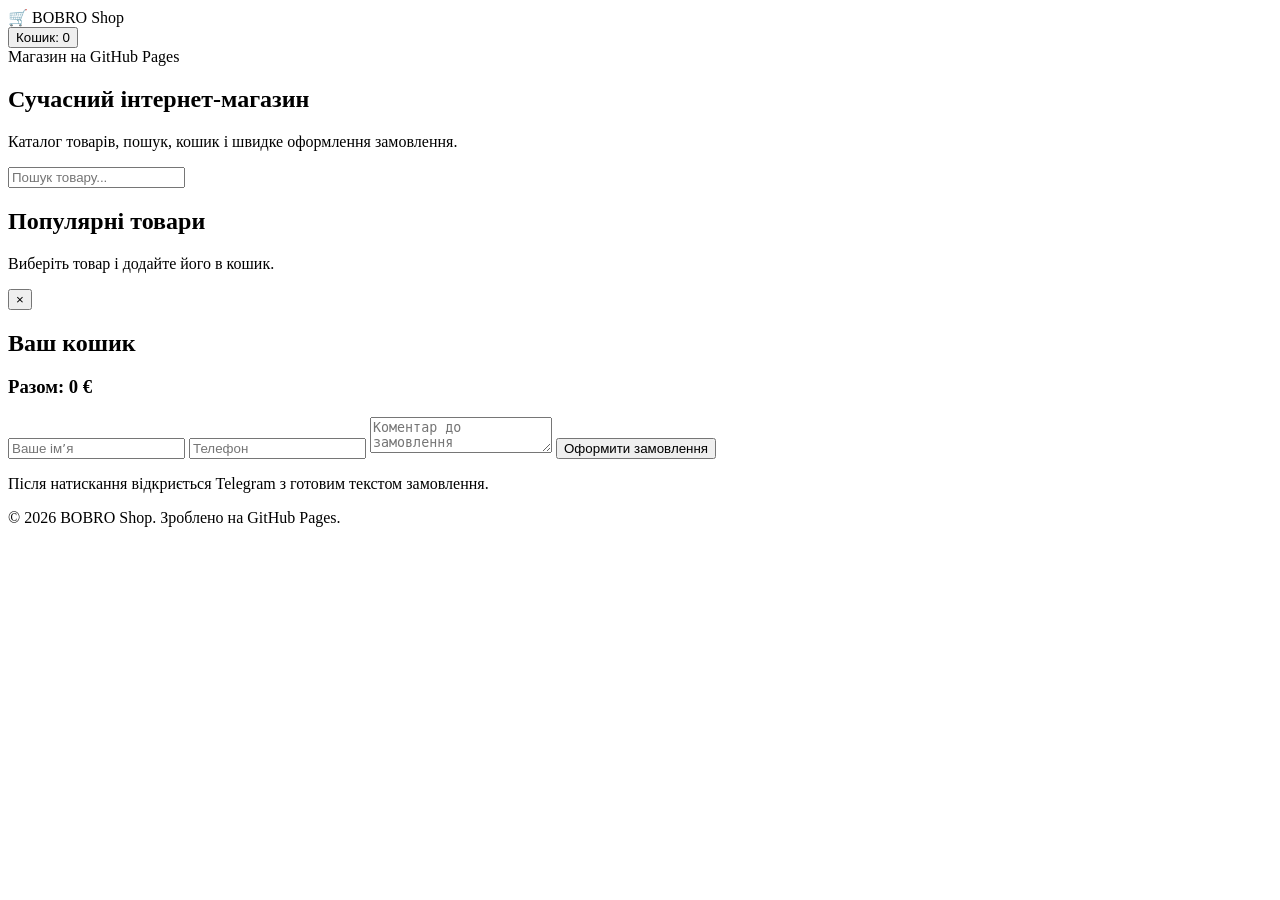
==== index.html @ f945e9cb "Add shop homepage" ====
<!DOCTYPE html>
<html lang="uk">
<head>
  <meta charset="UTF-8" />
  <meta name="viewport" content="width=device-width, initial-scale=1.0" />
  <title>BOBRO Shop</title>
  <meta name="description" content="Інтернет-магазин BOBRO Shop" />
  <link rel="stylesheet" href="style.css" />
</head>
<body>
  <header class="header">
    <div class="logo">🛒 BOBRO Shop</div>
    <button class="cart-btn" onclick="toggleCart()">Кошик: <span id="cartCount">0</span></button>
  </header>

  <section class="hero">
    <div class="hero-content">
      <span class="badge">Магазин на GitHub Pages</span>
      <h1>Сучасний інтернет-магазин</h1>
      <p>Каталог товарів, пошук, кошик і швидке оформлення замовлення.</p>
      <input type="text" id="searchInput" placeholder="Пошук товару..." oninput="renderProducts()" />
    </div>
  </section>

  <main>
    <section class="section-title">
      <h2>Популярні товари</h2>
      <p>Виберіть товар і додайте його в кошик.</p>
    </section>
    <div id="products" class="products"></div>
  </main>

  <div id="cartPanel" class="cart-panel">
    <div class="cart-box">
      <button class="close" onclick="toggleCart()">×</button>
      <h2>Ваш кошик</h2>
      <div id="cartItems"></div>
      <h3>Разом: <span id="totalPrice">0</span> €</h3>

      <input id="clientName" placeholder="Ваше імʼя" />
      <input id="clientPhone" placeholder="Телефон" />
      <textarea id="clientComment" placeholder="Коментар до замовлення"></textarea>

      <button class="order-btn" onclick="sendOrder()">Оформити замовлення</button>
      <p class="small-note">Після натискання відкриється Telegram з готовим текстом замовлення.</p>
    </div>
  </div>

  <footer>
    <p>© 2026 BOBRO Shop. Зроблено на GitHub Pages.</p>
  </footer>

  <script src="script.js"></script>
</body>
</html>
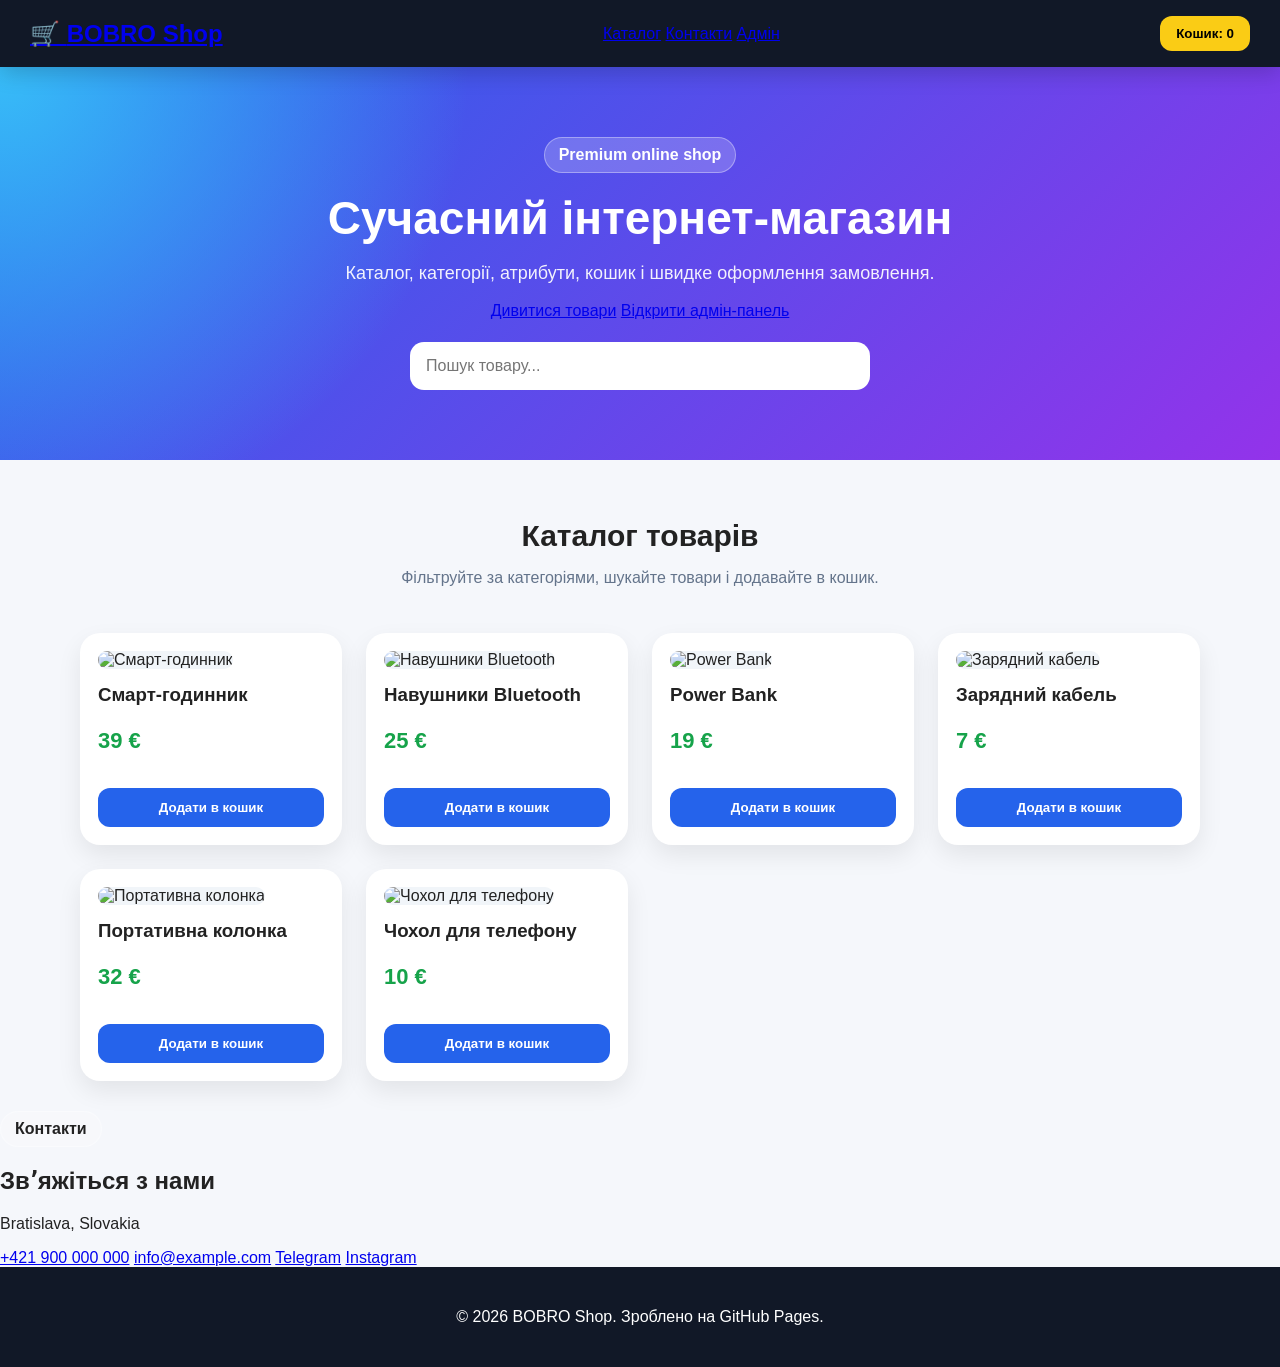
==== commit f655366b: "Upgrade storefront with catalog and contacts" ====
--- a/index.html
+++ b/index.html
@@ -4,31 +4,56 @@
   <meta charset="UTF-8" />
   <meta name="viewport" content="width=device-width, initial-scale=1.0" />
   <title>BOBRO Shop</title>
-  <meta name="description" content="Інтернет-магазин BOBRO Shop" />
+  <meta name="description" content="Сучасний інтернет-магазин BOBRO Shop" />
   <link rel="stylesheet" href="style.css" />
 </head>
 <body>
   <header class="header">
-    <div class="logo">🛒 BOBRO Shop</div>
+    <a class="logo" href="#top">🛒 <span id="shopName">BOBRO Shop</span></a>
+    <nav class="nav">
+      <a href="#catalog">Каталог</a>
+      <a href="#contacts">Контакти</a>
+      <a href="admin.html">Адмін</a>
+    </nav>
     <button class="cart-btn" onclick="toggleCart()">Кошик: <span id="cartCount">0</span></button>
   </header>
 
-  <section class="hero">
+  <section class="hero" id="top">
     <div class="hero-content">
-      <span class="badge">Магазин на GitHub Pages</span>
-      <h1>Сучасний інтернет-магазин</h1>
-      <p>Каталог товарів, пошук, кошик і швидке оформлення замовлення.</p>
+      <span class="badge">Premium online shop</span>
+      <h1 id="heroTitle">Сучасний інтернет-магазин</h1>
+      <p id="heroText">Каталог, категорії, атрибути, кошик і швидке оформлення замовлення.</p>
+      <div class="hero-actions">
+        <a class="primary-link" href="#catalog">Дивитися товари</a>
+        <a class="secondary-link" href="admin.html">Відкрити адмін-панель</a>
+      </div>
       <input type="text" id="searchInput" placeholder="Пошук товару..." oninput="renderProducts()" />
     </div>
   </section>
 
-  <main>
+  <main id="catalog">
     <section class="section-title">
-      <h2>Популярні товари</h2>
-      <p>Виберіть товар і додайте його в кошик.</p>
+      <h2>Каталог товарів</h2>
+      <p>Фільтруйте за категоріями, шукайте товари і додавайте в кошик.</p>
     </section>
+
+    <div id="categoryFilters" class="filters"></div>
     <div id="products" class="products"></div>
   </main>
+
+  <section class="contacts" id="contacts">
+    <div>
+      <span class="badge dark">Контакти</span>
+      <h2>Звʼяжіться з нами</h2>
+      <p id="contactAddress">Bratislava, Slovakia</p>
+    </div>
+    <div class="contact-grid">
+      <a id="contactPhone" href="tel:+421900000000">+421 900 000 000</a>
+      <a id="contactEmail" href="mailto:info@example.com">info@example.com</a>
+      <a id="contactTelegram" href="https://t.me/telegram" target="_blank">Telegram</a>
+      <a id="contactInstagram" href="#" target="_blank">Instagram</a>
+    </div>
+  </section>
 
   <div id="cartPanel" class="cart-panel">
     <div class="cart-box">
@@ -47,7 +72,7 @@
   </div>
 
   <footer>
-    <p>© 2026 BOBRO Shop. Зроблено на GitHub Pages.</p>
+    <p>© 2026 <span id="footerShopName">BOBRO Shop</span>. Зроблено на GitHub Pages.</p>
   </footer>
 
   <script src="script.js"></script>
--- a/style.css
+++ b/style.css
@@ -0,0 +1,257 @@
+* {
+  box-sizing: border-box;
+}
+
+body {
+  margin: 0;
+  font-family: Arial, sans-serif;
+  background: #f5f7fb;
+  color: #222;
+}
+
+.header {
+  display: flex;
+  justify-content: space-between;
+  align-items: center;
+  padding: 16px 30px;
+  background: #111827;
+  color: white;
+  position: sticky;
+  top: 0;
+  z-index: 10;
+  box-shadow: 0 6px 22px rgba(0,0,0,0.18);
+}
+
+.logo {
+  font-size: 24px;
+  font-weight: bold;
+}
+
+.cart-btn {
+  background: #facc15;
+  border: none;
+  padding: 10px 16px;
+  border-radius: 12px;
+  font-weight: bold;
+  cursor: pointer;
+}
+
+.hero {
+  text-align: center;
+  padding: 70px 20px;
+  background: radial-gradient(circle at top left, #38bdf8, transparent 35%), linear-gradient(135deg, #2563eb, #9333ea);
+  color: white;
+}
+
+.hero-content {
+  max-width: 820px;
+  margin: 0 auto;
+}
+
+.badge {
+  display: inline-block;
+  padding: 8px 14px;
+  border-radius: 999px;
+  background: rgba(255,255,255,0.2);
+  border: 1px solid rgba(255,255,255,0.35);
+  font-weight: bold;
+}
+
+.hero h1 {
+  font-size: 46px;
+  margin: 18px 0 10px;
+}
+
+.hero p {
+  font-size: 18px;
+  opacity: 0.92;
+}
+
+.hero input {
+  margin-top: 22px;
+  padding: 15px 16px;
+  width: 90%;
+  max-width: 460px;
+  border-radius: 14px;
+  border: none;
+  font-size: 16px;
+  outline: none;
+}
+
+.section-title {
+  text-align: center;
+  padding: 34px 20px 0;
+}
+
+.section-title h2 {
+  margin-bottom: 6px;
+  font-size: 30px;
+}
+
+.section-title p {
+  color: #64748b;
+}
+
+.products {
+  display: grid;
+  grid-template-columns: repeat(auto-fit, minmax(230px, 1fr));
+  gap: 24px;
+  padding: 30px;
+  max-width: 1180px;
+  margin: 0 auto;
+}
+
+.card {
+  background: white;
+  border-radius: 20px;
+  padding: 18px;
+  box-shadow: 0 10px 25px rgba(0,0,0,0.08);
+  transition: 0.2s;
+}
+
+.card:hover {
+  transform: translateY(-5px);
+}
+
+.card img {
+  width: 100%;
+  height: 180px;
+  object-fit: contain;
+  border-radius: 14px;
+  background: #f1f5f9;
+}
+
+.card h3 {
+  margin: 15px 0 8px;
+}
+
+.price {
+  font-size: 22px;
+  font-weight: bold;
+  color: #16a34a;
+}
+
+.card button {
+  width: 100%;
+  margin-top: 12px;
+  padding: 12px;
+  border: none;
+  background: #2563eb;
+  color: white;
+  border-radius: 12px;
+  cursor: pointer;
+  font-weight: bold;
+}
+
+.cart-panel {
+  display: none;
+  position: fixed;
+  inset: 0;
+  background: rgba(0,0,0,0.55);
+  z-index: 50;
+  justify-content: center;
+  align-items: center;
+  padding: 16px;
+}
+
+.cart-box {
+  background: white;
+  width: 92%;
+  max-width: 500px;
+  max-height: 90vh;
+  overflow-y: auto;
+  border-radius: 22px;
+  padding: 24px;
+  position: relative;
+}
+
+.close {
+  position: absolute;
+  right: 15px;
+  top: 10px;
+  border: none;
+  background: none;
+  font-size: 30px;
+  cursor: pointer;
+}
+
+.cart-item {
+  display: flex;
+  justify-content: space-between;
+  gap: 10px;
+  border-bottom: 1px solid #ddd;
+  padding: 10px 0;
+}
+
+.cart-item button {
+  border: none;
+  background: transparent;
+  cursor: pointer;
+}
+
+.cart-box input,
+.cart-box textarea {
+  width: 100%;
+  margin-top: 10px;
+  padding: 13px;
+  border: 1px solid #ccc;
+  border-radius: 12px;
+  font-family: inherit;
+}
+
+.cart-box textarea {
+  min-height: 90px;
+  resize: vertical;
+}
+
+.order-btn {
+  width: 100%;
+  margin-top: 15px;
+  padding: 14px;
+  border: none;
+  border-radius: 14px;
+  background: #16a34a;
+  color: white;
+  font-size: 16px;
+  font-weight: bold;
+  cursor: pointer;
+}
+
+.small-note {
+  font-size: 13px;
+  color: #64748b;
+  text-align: center;
+}
+
+footer {
+  text-align: center;
+  padding: 25px;
+  background: #111827;
+  color: white;
+}
+
+@media (max-width: 600px) {
+  .header {
+    padding: 14px;
+  }
+
+  .logo {
+    font-size: 19px;
+  }
+
+  .hero {
+    padding: 46px 16px;
+  }
+
+  .hero h1 {
+    font-size: 31px;
+  }
+
+  .hero p {
+    font-size: 16px;
+  }
+
+  .products {
+    padding: 16px;
+  }
+}
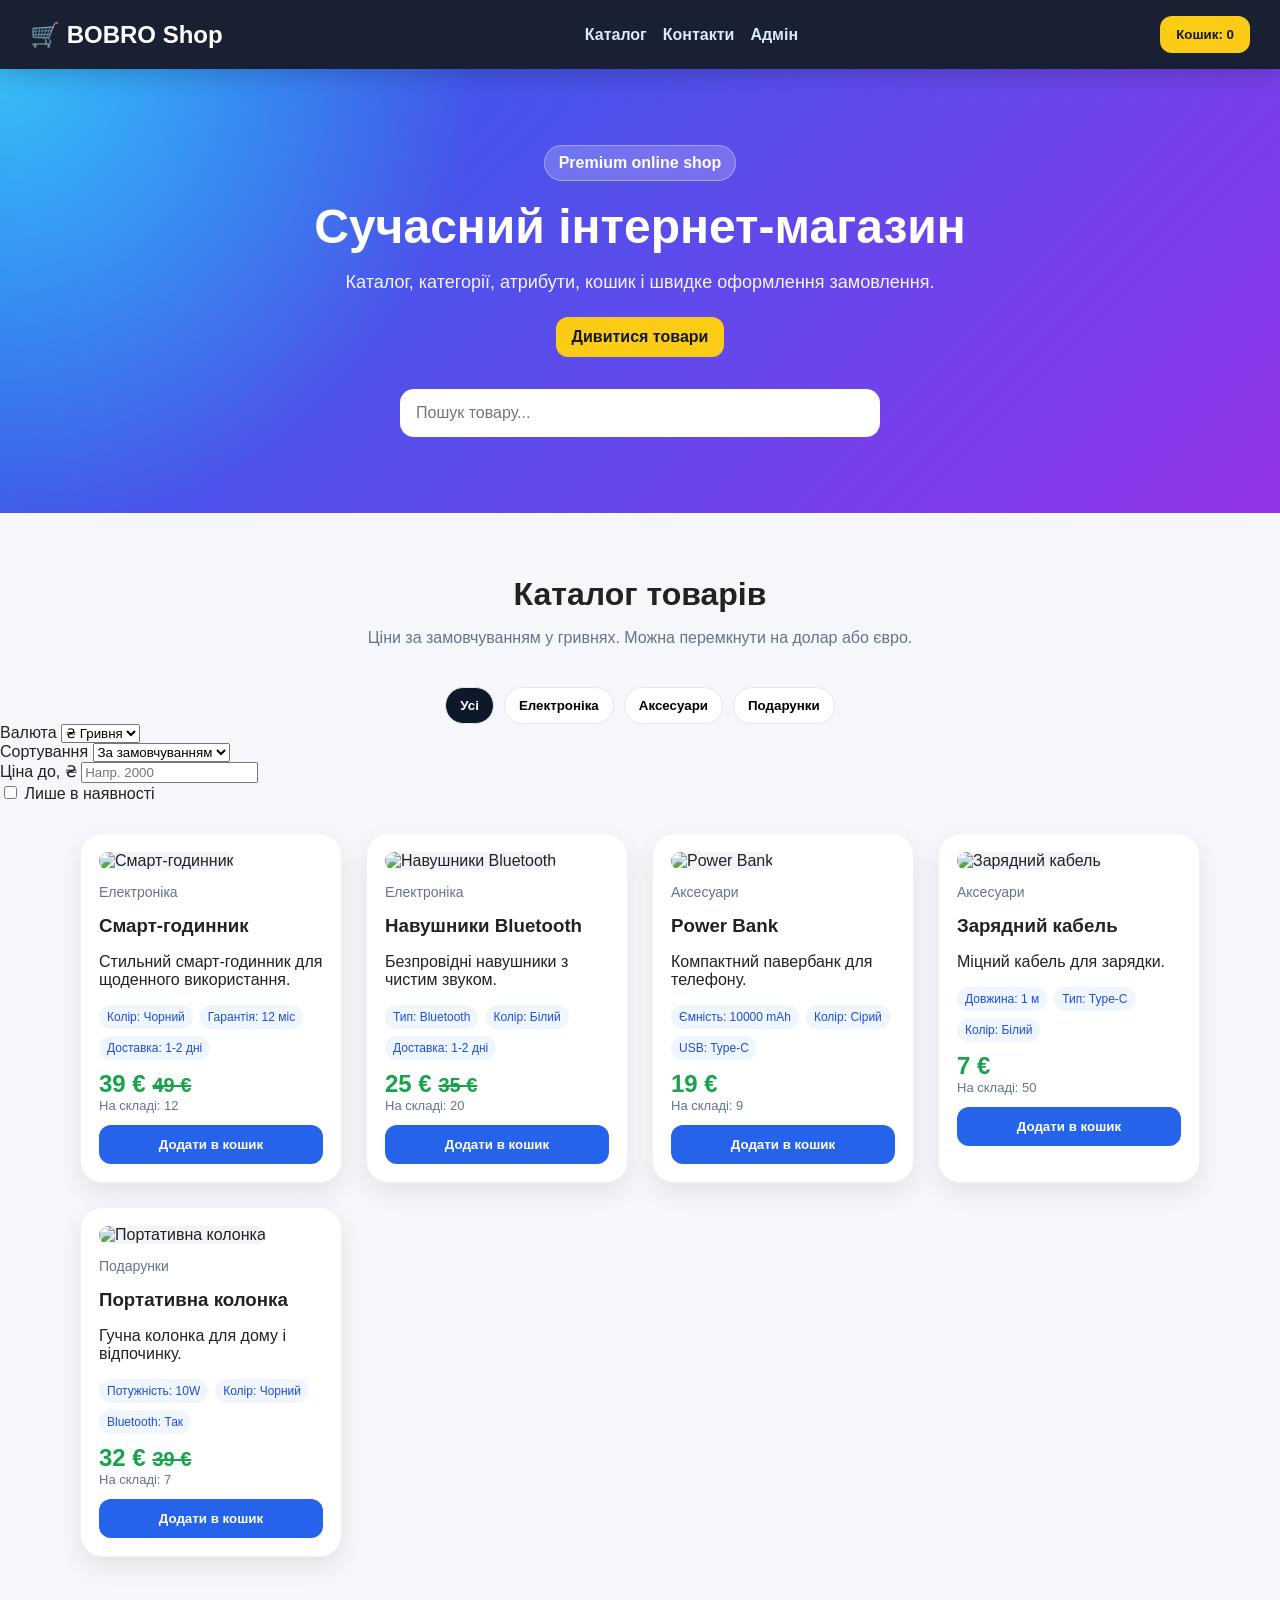
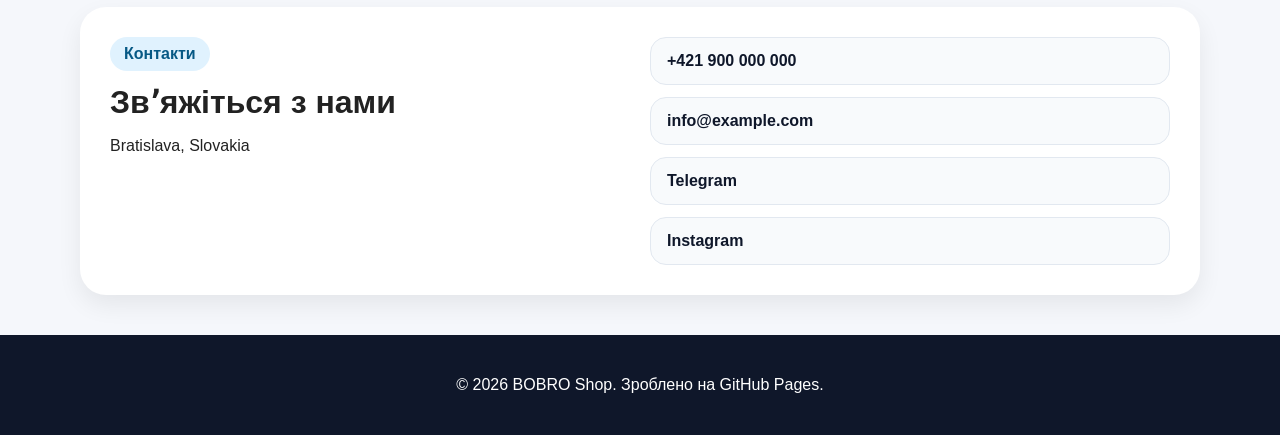
==== commit 049253f1: "Add currency switcher and storefront filters" ====
--- a/index.html
+++ b/index.html
@@ -25,7 +25,6 @@
       <p id="heroText">Каталог, категорії, атрибути, кошик і швидке оформлення замовлення.</p>
       <div class="hero-actions">
         <a class="primary-link" href="#catalog">Дивитися товари</a>
-        <a class="secondary-link" href="admin.html">Відкрити адмін-панель</a>
       </div>
       <input type="text" id="searchInput" placeholder="Пошук товару..." oninput="renderProducts()" />
     </div>
@@ -34,10 +33,35 @@
   <main id="catalog">
     <section class="section-title">
       <h2>Каталог товарів</h2>
-      <p>Фільтруйте за категоріями, шукайте товари і додавайте в кошик.</p>
+      <p>Ціни за замовчуванням у гривнях. Можна перемкнути на долар або євро.</p>
     </section>
 
-    <div id="categoryFilters" class="filters"></div>
+    <div class="shop-toolbar">
+      <div id="categoryFilters" class="filters"></div>
+      <div class="filter-box">
+        <label>Валюта</label>
+        <select id="currencySelect" onchange="setCurrency(this.value)">
+          <option value="UAH">₴ Гривня</option>
+          <option value="USD">$ Долар</option>
+          <option value="EUR">€ Євро</option>
+        </select>
+      </div>
+      <div class="filter-box">
+        <label>Сортування</label>
+        <select id="sortSelect" onchange="renderProducts()">
+          <option value="default">За замовчуванням</option>
+          <option value="cheap">Спочатку дешевші</option>
+          <option value="expensive">Спочатку дорожчі</option>
+          <option value="name">За назвою</option>
+        </select>
+      </div>
+      <div class="filter-box">
+        <label>Ціна до, ₴</label>
+        <input id="maxPriceInput" type="number" placeholder="Напр. 2000" oninput="renderProducts()" />
+      </div>
+      <label class="check-filter"><input id="stockOnlyInput" type="checkbox" onchange="renderProducts()" /> Лише в наявності</label>
+    </div>
+
     <div id="products" class="products"></div>
   </main>
 
@@ -60,7 +84,7 @@
       <button class="close" onclick="toggleCart()">×</button>
       <h2>Ваш кошик</h2>
       <div id="cartItems"></div>
-      <h3>Разом: <span id="totalPrice">0</span> €</h3>
+      <h3>Разом: <span id="totalPrice">0 ₴</span></h3>
 
       <input id="clientName" placeholder="Ваше імʼя" />
       <input id="clientPhone" placeholder="Телефон" />
--- a/style.css
+++ b/style.css
@@ -1,257 +1 @@
-* {
-  box-sizing: border-box;
-}
-
-body {
-  margin: 0;
-  font-family: Arial, sans-serif;
-  background: #f5f7fb;
-  color: #222;
-}
-
-.header {
-  display: flex;
-  justify-content: space-between;
-  align-items: center;
-  padding: 16px 30px;
-  background: #111827;
-  color: white;
-  position: sticky;
-  top: 0;
-  z-index: 10;
-  box-shadow: 0 6px 22px rgba(0,0,0,0.18);
-}
-
-.logo {
-  font-size: 24px;
-  font-weight: bold;
-}
-
-.cart-btn {
-  background: #facc15;
-  border: none;
-  padding: 10px 16px;
-  border-radius: 12px;
-  font-weight: bold;
-  cursor: pointer;
-}
-
-.hero {
-  text-align: center;
-  padding: 70px 20px;
-  background: radial-gradient(circle at top left, #38bdf8, transparent 35%), linear-gradient(135deg, #2563eb, #9333ea);
-  color: white;
-}
-
-.hero-content {
-  max-width: 820px;
-  margin: 0 auto;
-}
-
-.badge {
-  display: inline-block;
-  padding: 8px 14px;
-  border-radius: 999px;
-  background: rgba(255,255,255,0.2);
-  border: 1px solid rgba(255,255,255,0.35);
-  font-weight: bold;
-}
-
-.hero h1 {
-  font-size: 46px;
-  margin: 18px 0 10px;
-}
-
-.hero p {
-  font-size: 18px;
-  opacity: 0.92;
-}
-
-.hero input {
-  margin-top: 22px;
-  padding: 15px 16px;
-  width: 90%;
-  max-width: 460px;
-  border-radius: 14px;
-  border: none;
-  font-size: 16px;
-  outline: none;
-}
-
-.section-title {
-  text-align: center;
-  padding: 34px 20px 0;
-}
-
-.section-title h2 {
-  margin-bottom: 6px;
-  font-size: 30px;
-}
-
-.section-title p {
-  color: #64748b;
-}
-
-.products {
-  display: grid;
-  grid-template-columns: repeat(auto-fit, minmax(230px, 1fr));
-  gap: 24px;
-  padding: 30px;
-  max-width: 1180px;
-  margin: 0 auto;
-}
-
-.card {
-  background: white;
-  border-radius: 20px;
-  padding: 18px;
-  box-shadow: 0 10px 25px rgba(0,0,0,0.08);
-  transition: 0.2s;
-}
-
-.card:hover {
-  transform: translateY(-5px);
-}
-
-.card img {
-  width: 100%;
-  height: 180px;
-  object-fit: contain;
-  border-radius: 14px;
-  background: #f1f5f9;
-}
-
-.card h3 {
-  margin: 15px 0 8px;
-}
-
-.price {
-  font-size: 22px;
-  font-weight: bold;
-  color: #16a34a;
-}
-
-.card button {
-  width: 100%;
-  margin-top: 12px;
-  padding: 12px;
-  border: none;
-  background: #2563eb;
-  color: white;
-  border-radius: 12px;
-  cursor: pointer;
-  font-weight: bold;
-}
-
-.cart-panel {
-  display: none;
-  position: fixed;
-  inset: 0;
-  background: rgba(0,0,0,0.55);
-  z-index: 50;
-  justify-content: center;
-  align-items: center;
-  padding: 16px;
-}
-
-.cart-box {
-  background: white;
-  width: 92%;
-  max-width: 500px;
-  max-height: 90vh;
-  overflow-y: auto;
-  border-radius: 22px;
-  padding: 24px;
-  position: relative;
-}
-
-.close {
-  position: absolute;
-  right: 15px;
-  top: 10px;
-  border: none;
-  background: none;
-  font-size: 30px;
-  cursor: pointer;
-}
-
-.cart-item {
-  display: flex;
-  justify-content: space-between;
-  gap: 10px;
-  border-bottom: 1px solid #ddd;
-  padding: 10px 0;
-}
-
-.cart-item button {
-  border: none;
-  background: transparent;
-  cursor: pointer;
-}
-
-.cart-box input,
-.cart-box textarea {
-  width: 100%;
-  margin-top: 10px;
-  padding: 13px;
-  border: 1px solid #ccc;
-  border-radius: 12px;
-  font-family: inherit;
-}
-
-.cart-box textarea {
-  min-height: 90px;
-  resize: vertical;
-}
-
-.order-btn {
-  width: 100%;
-  margin-top: 15px;
-  padding: 14px;
-  border: none;
-  border-radius: 14px;
-  background: #16a34a;
-  color: white;
-  font-size: 16px;
-  font-weight: bold;
-  cursor: pointer;
-}
-
-.small-note {
-  font-size: 13px;
-  color: #64748b;
-  text-align: center;
-}
-
-footer {
-  text-align: center;
-  padding: 25px;
-  background: #111827;
-  color: white;
-}
-
-@media (max-width: 600px) {
-  .header {
-    padding: 14px;
-  }
-
-  .logo {
-    font-size: 19px;
-  }
-
-  .hero {
-    padding: 46px 16px;
-  }
-
-  .hero h1 {
-    font-size: 31px;
-  }
-
-  .hero p {
-    font-size: 16px;
-  }
-
-  .products {
-    padding: 16px;
-  }
-}
+:root{--bg:#f5f7fb;--dark:#0f172a;--card:#fff;--blue:#2563eb;--green:#16a34a;--yellow:#facc15;--muted:#64748b;--line:#e2e8f0}*{box-sizing:border-box}body{margin:0;font-family:Arial,sans-serif;background:var(--bg);color:#222}.header{display:flex;justify-content:space-between;align-items:center;gap:14px;padding:16px 30px;background:rgba(15,23,42,.96);backdrop-filter:blur(14px);color:#fff;position:sticky;top:0;z-index:10;box-shadow:0 6px 22px rgba(0,0,0,.18)}.logo{font-size:24px;font-weight:800;color:#fff;text-decoration:none}.nav{display:flex;gap:16px}.nav a{color:#dbeafe;text-decoration:none;font-weight:700}.cart-btn,.primary-link{background:var(--yellow);border:none;padding:11px 16px;border-radius:12px;font-weight:800;cursor:pointer;color:#111827;text-decoration:none}.hero{text-align:center;padding:76px 20px;background:radial-gradient(circle at top left,#38bdf8,transparent 35%),linear-gradient(135deg,#2563eb,#9333ea);color:#fff}.hero-content{max-width:860px;margin:0 auto}.badge{display:inline-block;padding:8px 14px;border-radius:999px;background:rgba(255,255,255,.2);border:1px solid rgba(255,255,255,.35);font-weight:800}.badge.dark{background:#e0f2fe;color:#075985;border:none}.hero h1{font-size:48px;margin:18px 0 10px}.hero p{font-size:18px;opacity:.94}.hero-actions{display:flex;justify-content:center;gap:12px;flex-wrap:wrap;margin:24px 0}.secondary-link{padding:11px 16px;border-radius:12px;font-weight:800;color:#fff;text-decoration:none;border:1px solid rgba(255,255,255,.45)}.hero input{margin-top:8px;padding:15px 16px;width:90%;max-width:480px;border-radius:14px;border:none;font-size:16px;outline:none}.section-title{text-align:center;padding:36px 20px 0}.section-title h2{margin-bottom:6px;font-size:32px}.section-title p{color:var(--muted)}.filters{display:flex;justify-content:center;gap:10px;flex-wrap:wrap;padding:24px 20px 0}.filter-btn{border:1px solid var(--line);background:#fff;padding:10px 14px;border-radius:999px;cursor:pointer;font-weight:800}.filter-btn.active{background:var(--dark);color:#fff}.products{display:grid;grid-template-columns:repeat(auto-fit,minmax(240px,1fr));gap:24px;padding:30px;max-width:1180px;margin:0 auto}.card{background:var(--card);border-radius:22px;padding:18px;box-shadow:0 10px 25px rgba(0,0,0,.08);transition:.2s;border:1px solid #eef2f7}.card:hover{transform:translateY(-5px)}.card img{width:100%;height:190px;object-fit:cover;border-radius:16px;background:#f1f5f9}.card h3{margin:15px 0 8px}.card .cat{color:var(--muted);font-size:14px}.attrs{display:flex;gap:7px;flex-wrap:wrap;margin:10px 0}.attr{font-size:12px;background:#eff6ff;color:#1d4ed8;border-radius:999px;padding:5px 8px}.price{font-size:24px;font-weight:900;color:var(--green)}.stock{font-size:13px;color:var(--muted)}.card button{width:100%;margin-top:12px;padding:12px;border:none;background:var(--blue);color:#fff;border-radius:12px;cursor:pointer;font-weight:800}.contacts{max-width:1120px;margin:20px auto 40px;background:#fff;border-radius:26px;padding:30px;display:grid;grid-template-columns:1fr 1fr;gap:20px;box-shadow:0 10px 25px rgba(0,0,0,.07)}.contacts h2{font-size:32px;margin:12px 0}.contact-grid{display:grid;gap:12px}.contact-grid a{padding:14px 16px;border:1px solid var(--line);border-radius:16px;text-decoration:none;color:#0f172a;font-weight:800;background:#f8fafc}.cart-panel{display:none;position:fixed;inset:0;background:rgba(0,0,0,.55);z-index:50;justify-content:center;align-items:center;padding:16px}.cart-box{background:#fff;width:92%;max-width:520px;max-height:90vh;overflow-y:auto;border-radius:22px;padding:24px;position:relative}.close{position:absolute;right:15px;top:10px;border:none;background:none;font-size:30px;cursor:pointer}.cart-item{display:flex;justify-content:space-between;gap:10px;border-bottom:1px solid #ddd;padding:10px 0}.cart-item button{border:none;background:transparent;cursor:pointer}.cart-box input,.cart-box textarea,.admin-card input,.admin-card textarea,.admin-card select{width:100%;margin-top:10px;padding:13px;border:1px solid #ccc;border-radius:12px;font-family:inherit}.cart-box textarea,.admin-card textarea{min-height:90px;resize:vertical}.order-btn,.admin-card button{width:100%;margin-top:15px;padding:14px;border:none;border-radius:14px;background:var(--green);color:#fff;font-size:16px;font-weight:800;cursor:pointer}.small-note{font-size:13px;color:var(--muted);text-align:center}footer{text-align:center;padding:25px;background:var(--dark);color:#fff}.admin-body{background:#eef2ff}.admin-wrap{max-width:1200px;margin:0 auto;padding:26px}.admin-hero{display:flex;justify-content:space-between;gap:16px;align-items:center;background:linear-gradient(135deg,#111827,#2563eb);color:#fff;border-radius:26px;padding:28px;margin-bottom:22px}.admin-hero h1{margin:0 0 8px}.admin-grid{display:grid;grid-template-columns:1.1fr .9fr;gap:20px}.admin-card{background:#fff;border-radius:22px;padding:20px;box-shadow:0 10px 25px rgba(0,0,0,.08);border:1px solid #eef2f7}.row{display:grid;grid-template-columns:1fr 1fr;gap:10px}.list-item{display:grid;grid-template-columns:70px 1fr auto;gap:12px;align-items:center;padding:12px;border-bottom:1px solid var(--line)}.list-item img{width:70px;height:55px;object-fit:cover;border-radius:10px;background:#f1f5f9}.danger{background:#dc2626!important}.ghost{background:#334155!important}.pill{display:inline-block;background:#f1f5f9;border-radius:999px;padding:5px 8px;font-size:12px;margin:2px}.notice{background:#fff7ed;color:#9a3412;border:1px solid #fed7aa;border-radius:16px;padding:12px;margin-bottom:16px}@media(max-width:760px){.header{padding:14px;flex-wrap:wrap}.nav{order:3;width:100%;justify-content:center}.logo{font-size:19px}.hero{padding:48px 16px}.hero h1{font-size:32px}.products{padding:16px}.contacts,.admin-grid{grid-template-columns:1fr;margin:16px}.admin-hero{display:block}.row{grid-template-columns:1fr}.list-item{grid-template-columns:55px 1fr}.list-item img{width:55px;height:45px}}
